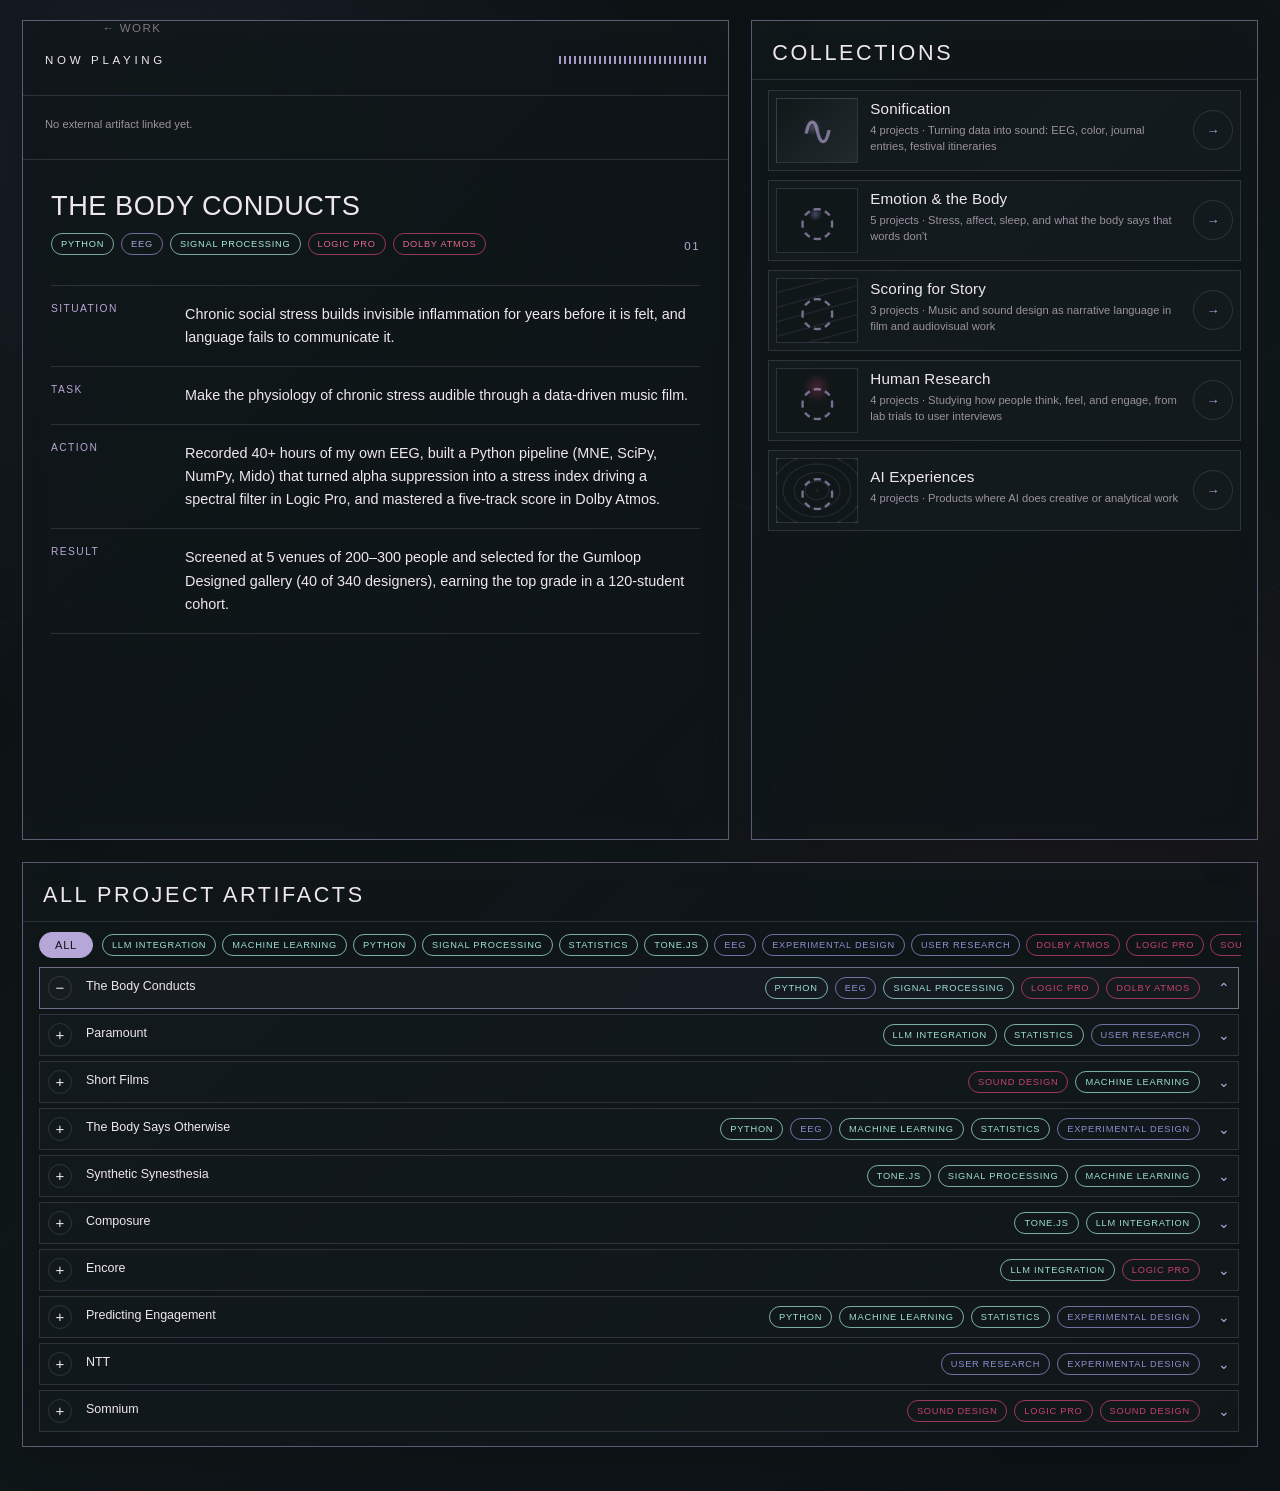
==== more/index.html @ ddc32d06 "End Selected Work with AUX IN instead of looping Other Swap in the new Cognitive Flexibility and Syn" ====
<!doctype html>
<html lang="en">
<head>
  <meta charset="utf-8" />
  <meta name="viewport" content="width=device-width, initial-scale=1" />
  <title>More — Chaeyeon Kim</title>
  <meta name="description" content="A living index of Chaeyeon Kim's projects, collections, research, sound, and experiments." />
  <link rel="stylesheet" href="styles.css" />
</head>
<body>
  <a class="back-work" href="../index.html#work">← Work</a>
  <main class="shell">
    <div class="top-grid">
      <!-- LEFT: PROJECT DEEP DIVE -->
      <section class="deep-dive panel" aria-label="Selected project">
        <header class="panel-header now-playing-header">
          <div class="eyebrow">NOW PLAYING</div>
          <div class="waveform" aria-hidden="true">
            <span></span><span></span><span></span><span></span><span></span><span></span>
            <span></span><span></span><span></span><span></span><span></span><span></span>
            <span></span><span></span><span></span><span></span><span></span><span></span>
            <span></span><span></span><span></span><span></span><span></span><span></span>
            <span></span><span></span><span></span><span></span><span></span><span></span>
          </div>
        </header>

        <div class="link-strip" id="projectLinks" aria-label="Project links"></div>

        <div class="star-block">
          <div class="project-heading-row">
            <div>
              <h1 id="projectTitle">THE BODY CONDUCTS</h1>
              <div class="tag-row" id="projectTags"></div>
            </div>
            <div class="year-mark" id="projectIndex">01</div>
          </div>

          <div class="star-grid">
            <article class="star-row">
              <div class="star-label">SITUATION</div>
              <p id="situation"></p>
            </article>
            <article class="star-row">
              <div class="star-label">TASK</div>
              <p id="task"></p>
            </article>
            <article class="star-row">
              <div class="star-label">ACTION</div>
              <p id="action"></p>
            </article>
            <article class="star-row">
              <div class="star-label">RESULT</div>
              <p id="result"></p>
            </article>
          </div>
        </div>
      </section>

      <!-- RIGHT: FAVORITE COLLECTIONS -->
      <aside class="collections panel">
          <header class="section-header">
            <h2>COLLECTIONS</h2>
          </header>
          <div class="collection-list" id="collectionList"></div>
      </aside>
    </div>

    <!-- FULL-WIDTH PROJECT ARTIFACTS -->
    <section class="artifact-panel panel" id="artifact-panel">
          <header class="section-header artifact-header">
            <h2>ALL PROJECT ARTIFACTS</h2>
          </header>

          <div class="filter-controls" aria-label="Project filters">
            <div class="filter-bar" id="filterBar">
              <button class="filter active" data-filter="all">All</button>
            </div>
            <div class="keyword-cloud" id="keywordCloud" aria-label="Project keywords"></div>
          </div>
          <div class="active-filters" id="activeFilters"></div>

          <div class="artifact-list" id="artifactList"></div>
    </section>
  </main>

  <script>
    const DATA = {
  "projects": [
    {
      "name": "The Body Conducts",
      "collections": [
        "Sonification",
        "Emotion & the Body",
        "Scoring for Story"
      ],
      "keywords": [
        "Python",
        "EEG",
        "Signal Processing",
        "Logic Pro",
        "Dolby Atmos"
      ],
      "links": "../work/body-conducts.html"
    },
    {
      "name": "Paramount",
      "collections": [
        "Human Research",
        "AI Experiences"
      ],
      "keywords": [
        "LLM Integration",
        "Statistics",
        "User Research"
      ],
      "links": "../work/paramount.html"
    },
    {
      "name": "Short Films",
      "collections": [
        "Scoring for Story",
        "AI Experiences"
      ],
      "keywords": [
        "Sound Design",
        "Machine Learning"
      ],
      "links": "../work/short-films.html"
    },
    {
      "name": "The Body Says Otherwise",
      "collections": [
        "Human Research",
        "Emotion & the Body"
      ],
      "keywords": [
        "Python",
        "EEG",
        "Machine Learning",
        "Statistics",
        "Experimental Design"
      ],
      "links": "../work/body-says-otherwise.html"
    },
    {
      "name": "Synthetic Synesthesia",
      "collections": [
        "Sonification",
        "Emotion & the Body"
      ],
      "keywords": [
        "Tone.js",
        "Signal Processing",
        "Machine Learning"
      ],
      "links": "../work/synthetic-synesthesia.html"
    },
    {
      "name": "Composure",
      "collections": [
        "Sonification",
        "AI Experiences"
      ],
      "keywords": [
        "Tone.js",
        "LLM Integration"
      ],
      "links": "Link to Project: https://github.com/chaeyeonkimscientist/Composure"
    },
    {
      "name": "Encore",
      "collections": [
        "Sonification",
        "AI Experiences"
      ],
      "keywords": [
        "LLM Integration",
        "Logic Pro"
      ],
      "links": "Code & Website: https://encore-festival-archetype.chaeyeonkimwork.chatgpt.site/\nDetails: https://outsidellms.com/\nDemo: https://www.youtube.com/watch?v=9Sez8vWqiTI"
    },
    {
      "name": "Predicting Engagement",
      "collections": [
        "Human Research"
      ],
      "keywords": [
        "Python",
        "Machine Learning",
        "Statistics",
        "Experimental Design"
      ],
      "links": "https://drive.google.com/file/d/15HHlFsjsmQ8STBc1EPorobj3d0VIAwSt/view?usp=sharing"
    },
    {
      "name": "NTT",
      "collections": [
        "Human Research",
        "Emotion & the Body"
      ],
      "keywords": [
        "User Research",
        "Experimental Design"
      ],
      "links": "Project: https://newsrelea.se/OklDrp\nPoster: https://drive.google.com/file/d/1N1vjMUGnh2wxkstxetGUx5TR8tPjYIT7/view?usp=sharing\nPress release: https://newsrelea.se/OklDrp"
    },
    {
      "name": "Somnium",
      "collections": [
        "Scoring for Story",
        "Emotion & the Body"
      ],
      "keywords": [
        "Sound Design",
        "Logic Pro",
        "Sound Design"
      ],
      "links": "Project: https://www.youtube.com/watch?v=x__gfeBGS2E"
    },
    {
      "name": "How to edit: change tags on this sheet only. Each tag cell has a dropdown pulled from the Collections and Keywords tabs.",
      "collections": [],
      "keywords": [],
      "links": ""
    },
    {
      "name": "Colors: pink = Music & multimedia, purple = Cognition, mint = Technology. A tag recolors itself when you pick a different one. Yellow row = needs your input.",
      "collections": [],
      "keywords": [],
      "links": ""
    },
    {
      "name": "Counts and the Matrix update automatically. Orange counts on the other tabs flag tags used by fewer than 2 projects.",
      "collections": [],
      "keywords": [],
      "links": ""
    }
  ],
  "star": {
    "The Body Conducts": {
      "situation": "Chronic social stress builds invisible inflammation for years before it is felt, and language fails to communicate it.",
      "task": "Make the physiology of chronic stress audible through a data-driven music film.",
      "action": "Recorded 40+ hours of my own EEG, built a Python pipeline (MNE, SciPy, NumPy, Mido) that turned alpha suppression into a stress index driving a spectral filter in Logic Pro, and mastered a five-track score in Dolby Atmos.",
      "result": "Screened at 5 venues of 200–300 people and selected for the Gumloop Designed gallery (40 of 340 designers), earning the top grade in a 120-student cohort.",
      "notes": ""
    },
    "Paramount": {
      "situation": "Paramount's Global Content Distribution Research team spent 2–3 hours manually building each pre-release performance sheet.",
      "task": "Automate repetitive research workflows and build a data-backed audience profile for Home Entertainment.",
      "action": "Built a Microsoft CoPilot agent with internal-database-first fallback logic and a confidence flag for human review, and ran correlation and chi-square analyses on GWI audience data.",
      "result": "Cut sheet production time by 65% (to 45 minutes), the agent was adopted into the team's weekly workflow, and the audience findings unlocked budget for follow-up research.",
      "notes": ""
    },
    "Short Films": {
      "situation": "Four short films were made under extreme constraints, some within a 24-hour window.",
      "task": "Make music and sound design carry the narrative and psychology that dialogue can't.",
      "action": "Composed instrument-as-identity leitmotif scores, encoded the title in Morse rhythm, and built a Gordon Ramsay TTS voice model to meet a casting constraint in under 24 hours.",
      "result": "Won the Golden Owl Award (2026) and the Best Audio Award (2025) at the Minervopolis Film Festival.",
      "notes": ""
    },
    "The Body Says Otherwise": {
      "situation": "Children's cognitive flexibility was scored only on accuracy and response time, which ignore the physiological cost of thinking.",
      "task": "Build a prediction model for 200+ children that combines behavioral and physiological signals.",
      "action": "Designed seven trials, ran ANOVA in R, built a PyTorch model on heart rate, alpha-band EEG, and gaze data, and synthesized 55+ studies.",
      "result": "Surfaced a systematic gap between children's self-report and their physiology, and the research briefs broke a deadlock between the research and product teams.",
      "notes": ""
    },
    "Synthetic Synesthesia": {
      "situation": "Audio visualizers map sound to color arbitrarily, misrepresenting chromesthesia, which only about 4% of people experience.",
      "task": "Build a simulator where every sound–color mapping is grounded in peer-reviewed research.",
      "action": "Distilled 15+ studies into one reversible mapping engine, using Web Audio FFT analysis for sound-to-color and k-means clustering with Tone.js synthesis for color-to-sound.",
      "result": "Shipped a live, bidirectional web app on Vercel that also serves as an accessibility bridge for deaf and blind users.",
      "notes": ""
    },
    "Composure": {
      "situation": "Journaling records how you feel but gives you no way to hear it.",
      "task": "Build a journaling app in one build day that quantifies the emotion in each entry and turns it into music.",
      "action": "Used an LLM to score each entry on valence, arousal, tension, and warmth, then mapped those values deterministically to mode, tempo, and timbre in Tone.js.",
      "result": "Won Claude Fable 5.1 Buildathon: Special Award",
      "notes": "Result: add an outcome (demo reception, award, users)."
    },
    "Encore": {
      "situation": "Festival-goers leave with a day they'll never fully remember and no personal keepsake of it.",
      "task": "Turn each attendee's festival day into a shareable personality archetype and an original piece of music.",
      "action": "Built a prototype that matches a location trail against JamBase set times, uses GPT to derive an archetype, and arranges my own Logic piano seeds into a piece in that palette.",
      "result": "Top 20 project in OpenAI & OutsideLands Hackathon",
      "notes": "Result: add an outcome (demo, award, feedback)."
    },
    "Predicting Engagement": {
      "situation": "\"Engagement\" was used loosely across productions without a grounded definition.",
      "task": "Replicate and extend a study predicting audience engagement from 65,000 interaction logs.",
      "action": "Built ML models, ran threshold sensitivity analysis, and mapped behavioral predictors to attention, reward, and default-mode brain networks.",
      "result": "Reached AUC 0.71 at the 70th-percentile threshold and delivered a product handbook adopted by 12 productions.",
      "notes": "Numbers come from an earlier version of your site; double-check them."
    },
    "NTT": {
      "situation": "NTT East's wellness centers went largely unused because employees feared mental-health stigma would harm their careers.",
      "task": "Give the team evidence-grounded, privacy-first direction for an employee wellbeing app.",
      "action": "Designed the interview instrument, secured IRB exemption, analyzed an 8-respondent HR-manager survey and 3 employee interviews, and led the South Korea case study.",
      "result": "Shipped app NTT wide (1.25M employees).",
      "notes": "Earlier drafts said it was deployed to ~1.25M users; use that only if it's confirmed."
    },
    "Somnium": {
      "situation": "After eleven years of neglecting sleep, my insomnia had become an invisible struggle.",
      "task": "Translate that struggle into a four-movement audiovisual work.",
      "action": "Scored four movements (Denial, Trial, Acceptance, Addiction) with leitmotifs, underwater sound design, and 60+ original foley and processed layers.",
      "result": "Selected for exhibition in Berlin.",
      "notes": ""
    }
  },
  "collections": [
    {
      "name": "Sonification",
      "category": "Music & multimedia",
      "description": "Turning data into sound: EEG, color, journal entries, festival itineraries",
      "count": 4,
      "projects": ["The Body Conducts", "Synthetic Synesthesia", "Composure", "Encore"]
    },
    {
      "name": "Emotion & the Body",
      "category": "Cognition",
      "description": "Stress, affect, sleep, and what the body says that words don't",
      "count": 5,
      "projects": ["The Body Conducts", "The Body Says Otherwise", "Synthetic Synesthesia", "NTT", "Somnium"]
    },
    {
      "name": "Scoring for Story",
      "category": "Music & multimedia",
      "description": "Music and sound design as narrative language in film and audiovisual work",
      "count": 3,
      "projects": ["The Body Conducts", "Short Films", "Somnium"]
    },
    {
      "name": "Human Research",
      "category": "Cognition",
      "description": "Studying how people think, feel, and engage, from lab trials to user interviews",
      "count": 4,
      "projects": ["Paramount", "The Body Says Otherwise", "Predicting Engagement", "NTT"]
    },
    {
      "name": "AI Experiences",
      "category": "Technology",
      "description": "Products where AI does creative or analytical work",
      "count": 4,
      "projects": ["Paramount", "Short Films", "Composure", "Encore"]
    }
  ],
  "keywords": [
    {
      "name": "Python",
      "category": "Technology",
      "description": "Signal processing, data analysis, and modeling",
      "count": 3,
      "projects": [
        "The Body Conducts",
        "The Body Says Otherwise",
        "Predicting Engagement"
      ]
    },
    {
      "name": "Tone.js",
      "category": "Technology",
      "description": "In-browser synthesis with Tone.js and the Web Audio API",
      "count": 2,
      "projects": [
        "Synthetic Synesthesia",
        "Composure"
      ]
    },
    {
      "name": "Logic Pro",
      "category": "Music & multimedia",
      "description": "Composition, production, and automation in Logic Pro",
      "count": 3,
      "projects": [
        "The Body Conducts",
        "Encore",
        "Somnium"
      ]
    },
    {
      "name": "Dolby Atmos",
      "category": "Music & multimedia",
      "description": "Spatial audio mixing and mastering",
      "count": 1,
      "projects": [
        "The Body Conducts"
      ]
    },
    {
      "name": "LLM Integration",
      "category": "Technology",
      "description": "LLM-powered agents and features (Claude, GPT, CoPilot)",
      "count": 3,
      "projects": [
        "Paramount",
        "Composure",
        "Encore"
      ]
    },
    {
      "name": "Machine Learning",
      "category": "Technology",
      "description": "Prediction models, clustering, and ML voice models",
      "count": 4,
      "projects": [
        "Short Films",
        "The Body Says Otherwise",
        "Synthetic Synesthesia",
        "Predicting Engagement"
      ]
    },
    {
      "name": "Signal Processing",
      "category": "Technology",
      "description": "Filtering, FFT, and feature extraction from audio and biosignals",
      "count": 2,
      "projects": [
        "The Body Conducts",
        "Synthetic Synesthesia"
      ]
    },
    {
      "name": "EEG",
      "category": "Cognition",
      "description": "Recording and analyzing brainwave data (OpenBCI, MNE)",
      "count": 2,
      "projects": [
        "The Body Conducts",
        "The Body Says Otherwise"
      ]
    },
    {
      "name": "Statistics",
      "category": "Technology",
      "description": "ANOVA, correlation, hypothesis and significance testing",
      "count": 3,
      "projects": [
        "Paramount",
        "The Body Says Otherwise",
        "Predicting Engagement"
      ]
    },
    {
      "name": "Experimental Design",
      "category": "Cognition",
      "description": "Designing trials, studies, and ethics (IRB) protocols",
      "count": 3,
      "projects": [
        "The Body Says Otherwise",
        "Predicting Engagement",
        "NTT"
      ]
    },
    {
      "name": "User Research",
      "category": "Cognition",
      "description": "Interviews, surveys, and translating findings into product decisions",
      "count": 2,
      "projects": [
        "Paramount",
        "NTT"
      ]
    },
    {
      "name": "Sound Design",
      "category": "Music & multimedia",
      "description": "Foley, processed textures, and sound as storytelling",
      "count": 3,
      "projects": [
        "Short Films",
        "Somnium"
      ]
    }
  ]
};
    let selected = DATA.projects[0]?.name || "";
    DATA.projects = DATA.projects.filter(p => DATA.star[p.name]);
    let activeFilter = "all";
    let activeTag = null;
    let activeKeywords = [];

    const $ = (id) => document.getElementById(id);

    function categoryClass(category) {
      if (!category) return "";
      if (category.toLowerCase().includes("music")) return "music";
      if (category.toLowerCase().includes("cognition")) return "cognition";
      if (category.toLowerCase().includes("technology")) return "technology";
      return "";
    }

    function slugify(s) {
      return s.toLowerCase().replace(/[^a-z0-9]+/g, "-").replace(/^-|-$/g, "");
    }

    function projectByName(name) {
      return DATA.projects.find(p => p.name === name);
    }

    function starByName(name) {
      return DATA.star[name] || {};
    }

    function parseLinks(raw) {
      if (!raw) return [];
      const lines = String(raw).split(/\r?\n/).map(s => s.trim()).filter(Boolean);
      const links = [];
      for (const line of lines) {
        const urls = line.match(/https?:\/\/[^\s<]+/g) || [];
        urls.forEach((url, i) => {
          const clean = url.replace(/[)\],.;]+$/, "");
          let label = line.replace(url, "").trim();
          label = label.replace(/[:\-–—]\s*$/, "").trim();
          if (!label) label = urls.length > 1 ? `Link ${i + 1}` : "Open project";
          links.push({label, url: clean});
        });
      }
      return links;
    }

    function renderSelected() {
      const p = projectByName(selected);
      if (!p) return;
      const s = starByName(selected);
      const idx = DATA.projects.findIndex(x => x.name === selected) + 1;

      $("projectTitle").textContent = p.name.toUpperCase();
      $("projectIndex").textContent = String(idx).padStart(2, "0");
      $("situation").textContent = s.situation || "—";
      $("task").textContent = s.task || "—";
      $("action").textContent = s.action || "—";
      $("result").textContent = s.result || "—";

      const tags = p.keywords.slice(0, 5);
      $("projectTags").innerHTML = tags.map(t => `<span class="tag ${tagCategory(t)}">${escapeHtml(t)}</span>`).join("");

      const links = parseLinks(p.links);
      $("projectLinks").innerHTML = links.length
        ? links.map((l, i) => `<a class="link-card" href="${escapeAttr(l.url)}" target="_blank" rel="noopener"><span>${escapeHtml(l.label)}</span><b>${i === 0 ? "↗" : "↗"}</b></a>`).join("")
        : `<span class="link-empty">No external artifact linked yet.</span>`;

      document.title = `${p.name} — Chaeyeon Kim`;
      const wave = document.querySelector(".waveform");
      if (wave) {
        wave.classList.remove("playing");
        void wave.offsetWidth;
        wave.classList.add("playing");
      }
    }

    function tagCategory(tag) {
      const all = [...DATA.collections, ...DATA.keywords];
      const item = all.find(x => x.name === tag);
      return item ? categoryClass(item.category) : "";
    }

    function renderCollections() {
      const shown = DATA.collections;
      $("collectionList").innerHTML = shown.map((c, i) => `
        <button class="collection-card ${categoryClass(c.category)}" data-collection="${escapeAttr(c.name)}">
          <div class="collection-art art-${i}"><span>${i === 0 ? "∿" : "◌"}</span></div>
          <div class="collection-copy">
            <div class="collection-name">${escapeHtml(c.name)}</div>
            <div class="collection-meta">${c.count} projects · ${escapeHtml(c.description)}</div>
          </div>
          <span class="round-arrow">→</span>
        </button>
      `).join("");

      document.querySelectorAll("[data-collection]").forEach(btn => {
        btn.addEventListener("click", () => {
          activeFilter = "collection";
          activeTag = btn.dataset.collection;
          activeKeywords = [];
          renderArtifacts();
          requestAnimationFrame(() => {
            $("artifact-panel")?.scrollIntoView({behavior:"smooth", block:"start"});
          });
        });
      });
    }

    
    function renderKeywordCloud() {
      if (!$('keywordCloud')) return;
      const ordered = [...DATA.keywords].sort((a, b) => {
        const order = {technology: 0, cognition: 1, music: 2};
        return (order[categoryClass(a.category)] ?? 9) - (order[categoryClass(b.category)] ?? 9) || a.name.localeCompare(b.name);
      });
      $('keywordCloud').innerHTML = ordered.map(k =>
        `<button class="keyword-chip ${activeKeywords.includes(k.name) ? "active" : ""} ${categoryClass(k.category)}" data-keyword="${escapeAttr(k.name)}">${escapeHtml(k.name)}</button>`
      ).join('');
      document.querySelectorAll('[data-keyword]').forEach(btn => btn.addEventListener('click', () => {
        const key = btn.dataset.keyword;
        if (activeKeywords.includes(key)) {
          activeKeywords = activeKeywords.filter(k => k !== key);
        } else {
          activeKeywords = [...activeKeywords, key];
        }
        activeFilter = activeKeywords.length ? 'keyword' : 'all';
        activeTag = null;
        document.querySelectorAll('.filter').forEach(x => x.classList.remove('active'));
        document.querySelector('[data-filter="all"]').classList.add('active');
        renderKeywordCloud();
        renderArtifacts();
      }));
    }

    function renderArtifacts() {
      renderKeywordCloud();
      let visible = DATA.projects.slice();

      if (activeFilter === 'collection' && activeTag) {
        const c = DATA.collections.find(x => x.name === activeTag);
        visible = c ? visible.filter(p => p.collections.includes(c.name)) : [];
      } else if (activeKeywords.length) {
        visible = visible.filter(p => activeKeywords.every(k => p.keywords.includes(k)));
      }

      let filterLabel = '';
      if (activeFilter === 'collection' && activeTag) filterLabel = `Collection: ${activeTag}`;
      else if (activeKeywords.length) filterLabel = `Keywords: ${activeKeywords.join(' + ')}`;
      $('activeFilters').innerHTML = filterLabel
        ? `<span class="filter-note">${escapeHtml(filterLabel)} <button id="clearFilter">×</button></span>`
        : '';

      $('artifactList').innerHTML = visible.map((p) => {
        const isSelected = p.name === selected;
        return `
          <article class="artifact ${isSelected ? 'selected' : ''}" data-project="${escapeAttr(p.name)}">
            <button class="artifact-main">
              <span class="artifact-marker">${isSelected ? '−' : '+'}</span>
              <span class="artifact-copy"><strong>${escapeHtml(p.name)}</strong></span>
              <span class="artifact-tags">
                ${p.keywords.map(k => `<span class="tag ${tagCategory(k)}">${escapeHtml(k)}</span>`).join('')}
              </span>
              <span class="artifact-chevron">${isSelected ? '⌃' : '⌄'}</span>
            </button>
          </article>
        `;
      }).join('');

      document.querySelectorAll('[data-project]').forEach(card => {
        card.addEventListener('click', (e) => {
          if (e.target.closest('a')) return;
          selectProject(card.dataset.project);
        });
      });
      $('clearFilter')?.addEventListener('click', clearFilter);
    }

    function selectProject(name, rerender = true) {
      selected = name;
      renderSelected();
      if (rerender) renderArtifacts();
      document.querySelector(".deep-dive")?.scrollIntoView({behavior:"smooth", block:"start"});
    }

    function clearFilter() {
      activeFilter = "all";
      activeTag = null;
      activeKeywords = [];
      renderKeywordCloud();
      document.querySelectorAll(".filter").forEach(x => x.classList.remove("active"));
      document.querySelector('[data-filter="all"]').classList.add("active");
      renderArtifacts();
    }

    document.querySelectorAll(".filter").forEach(btn => {
      btn.addEventListener("click", () => {
        activeFilter = btn.dataset.filter;
        activeTag = null;
        activeKeywords = [];
        renderKeywordCloud();
        document.querySelectorAll(".filter").forEach(x => x.classList.remove("active"));
        btn.classList.add("active");
        renderArtifacts();
      });
    });

    function escapeHtml(s) {
      return String(s).replace(/[&<>"']/g, c => ({'&':'&amp;','<':'&lt;','>':'&gt;','"':'&quot;',"'":'&#039;'}[c]));
    }
    function escapeAttr(s) { return escapeHtml(s); }

    renderCollections();
    renderSelected();
    renderKeywordCloud();
    renderArtifacts();
  </script>
</body>
</html>
---- more/styles.css ----
:root{
  --iris:#101719;
  --iris-soft:#1a2226;
  --bone:#EFE7EF;
  --bone-dim:#9a92a0;
  --hair:rgba(183,167,216,0.18);
  --amaranth-lit:#c9436a;
  --grape-lit:#8f8fd0;
  --data:#9fe0d8;
  --lav:#B7A7D8;
  --font:"Helvetica Neue",Helvetica,Arial,sans-serif;
}
*{box-sizing:border-box}
html{scroll-behavior:smooth}
body{
  margin:0;
  min-height:100vh;
  background:
    radial-gradient(ellipse at 12% 8%,rgba(143,143,208,.10),transparent 32%),
    radial-gradient(ellipse at 86% 52%,rgba(201,67,106,.06),transparent 30%),
    linear-gradient(145deg,#0b1012,var(--iris) 52%,#0c1215);
  color:var(--bone);
  font-family:var(--font);
  -webkit-font-smoothing:antialiased;
  overflow-x:hidden;
}
body::before,body::after{
  content:"";position:fixed;inset:0;pointer-events:none;z-index:-1;opacity:.34;
  background-repeat:no-repeat;background-size:100% 100%;
}
body::before{background-image:url("data:image/svg+xml,%3Csvg xmlns='http://www.w3.org/2000/svg' viewBox='0 0 1600 900'%3E%3Cpath d='M-60 710 C170 520 300 790 520 650 S850 430 1060 600 S1380 800 1660 570' fill='none' stroke='%23b7a7d8' stroke-opacity='.20' stroke-width='1'/%3E%3Cpath d='M-50 738 C180 550 300 815 525 678 S855 455 1065 625 S1390 820 1665 598' fill='none' stroke='%23b7a7d8' stroke-opacity='.10' stroke-width='1'/%3E%3C/svg%3E")}
body::after{background-image:url("data:image/svg+xml,%3Csvg xmlns='http://www.w3.org/2000/svg' viewBox='0 0 1600 900'%3E%3Cpath d='M-20 260 C180 80 300 310 500 175 S820 40 1020 170 S1370 330 1630 125' fill='none' stroke='%238f8fd0' stroke-opacity='.14' stroke-width='1'/%3E%3C/svg%3E")}
button,a{font:inherit;color:inherit}
button{cursor:pointer}
a{text-decoration:none}
.back-work{
  position:fixed;top:1.4rem;left:8vw;z-index:20;
  font-size:.72rem;letter-spacing:.12em;text-transform:uppercase;
  color:var(--bone-dim);opacity:.8;transition:opacity .2s,color .2s
}
.back-work:hover{opacity:1;color:var(--bone)}
.shell{width:min(1540px,calc(100% - 44px));margin:20px auto 44px}
.top-grid{
  display:grid;
  grid-template-columns:minmax(0,1.34fr) minmax(460px,.96fr);
  gap:22px;
  align-items:stretch;
  min-height:820px;
}

.panel{
  border:1px solid rgba(183,167,216,.48);
  background:linear-gradient(135deg,rgba(16,23,25,.94),rgba(14,20,23,.88));
  box-shadow:inset 0 0 40px rgba(183,167,216,.025),0 12px 36px rgba(0,0,0,.12);
}
/* LEFT PROJECT VIEWER */
.deep-dive{height:100%;display:flex;flex-direction:column;min-width:0}
.panel-header{
  display:flex;justify-content:space-between;align-items:center;
  padding:20px 22px 16px;border-bottom:1px solid var(--hair)
}
.eyebrow{font-size:.72rem;letter-spacing:.32em;color:var(--bone-dim);text-transform:uppercase}
.viewer-title{font-size:.72rem;letter-spacing:.08em;text-transform:uppercase;margin-top:8px;color:var(--bone)}
.viewer-title .dash{color:var(--bone-dim);margin:0 8px}
.viewer-title #viewerSub{color:var(--lav)}
.icon-button{
  width:48px;height:48px;border:1px solid var(--lav);border-radius:50%;
  display:grid;place-items:center;background:transparent;color:var(--bone);font-size:22px;
  transition:.2s ease
}
.icon-button:hover{box-shadow:0 0 20px rgba(183,167,216,.18);background:rgba(183,167,216,.08)}
.link-strip{display:flex;gap:9px;flex-wrap:wrap;padding:14px 22px;border-bottom:1px solid var(--hair);min-height:64px}
.link-card{
  display:flex;align-items:center;gap:18px;justify-content:space-between;
  min-width:165px;padding:9px 12px;border:1px solid var(--hair);
  background:rgba(26,34,38,.38);transition:.2s ease
}
.link-card:hover{border-color:rgba(183,167,216,.55);background:rgba(183,167,216,.07)}
.link-card span{font-size:.7rem;letter-spacing:.06em;text-transform:uppercase}
.link-card b{font-size:16px;font-weight:400;color:var(--lav)}
.link-empty{font-size:.7rem;color:var(--bone-dim);padding:8px 0}
.star-block{padding:32px 28px 30px;flex:1;display:flex;flex-direction:column}
.project-heading-row{display:grid;grid-template-columns:1fr auto;gap:24px;align-items:end;margin-bottom:30px}
h1,h2{margin:0;font-family:var(--font);font-weight:400}
h1{font-size:1.7rem;line-height:1;margin-bottom:14px;letter-spacing:.02em;text-transform:uppercase}
h2{font-size:1.35rem;line-height:1.1;letter-spacing:.12em;text-transform:uppercase}
.year-mark{font-size:.72rem;letter-spacing:.14em;color:var(--lav);padding-bottom:3px}
.tag-row,.mini-tags,.artifact-tags{display:flex;gap:7px;flex-wrap:wrap}
.tag{
  display:inline-flex;align-items:center;border:1px solid var(--hair);
  padding:5px 9px;border-radius:999px;font-size:.58rem;letter-spacing:.08em;
  text-transform:uppercase;color:var(--bone-dim);background:transparent
}
.tag.music{border-color:rgba(201,67,106,.72);color:#e26a89}
.tag.cognition{border-color:rgba(143,143,208,.72);color:#aaaadd}
.tag.technology{border-color:rgba(159,224,216,.72);color:#a8e9e1}
.star-grid{border-top:1px solid var(--hair)}
.star-row{
  display:grid;grid-template-columns:112px 1fr;gap:22px;
  padding:17px 0;border-bottom:1px solid var(--hair)
}
.star-label{font-size:.64rem;letter-spacing:.14em;color:var(--lav);text-transform:uppercase}
.star-row p{margin:0;color:var(--bone);font-size:.9rem;line-height:1.6;max-width:850px}
/* RIGHT COLUMN */
.collections{height:100%;min-height:0;display:flex;flex-direction:column;overflow:hidden}
.section-header{display:flex;justify-content:space-between;align-items:center;gap:20px;padding:20px 20px 14px;border-bottom:1px solid var(--hair)}
.text-button{background:none;border:0;color:var(--bone-dim);font-size:.7rem;letter-spacing:.06em;text-transform:uppercase;white-space:nowrap}
.text-button span{font-size:16px;margin-left:7px;color:var(--lav)}
.collection-list{padding:0 16px 12px;overflow:auto}
.collection-card{
  position:relative;width:100%;display:grid;grid-template-columns:82px 1fr 40px;
  gap:12px;align-items:center;text-align:left;border:1px solid var(--hair);
  background:rgba(26,34,38,.38);padding:7px;margin-top:9px;transition:.2s ease
}
.collection-card:hover{border-color:rgba(183,167,216,.52);background:rgba(183,167,216,.05)}
.collection-art{
  height:65px;border:1px solid var(--hair);overflow:hidden;display:grid;place-items:center;
  background:radial-gradient(circle at 45% 45%,rgba(183,167,216,.30),transparent 15%),linear-gradient(135deg,#101719,#202b2d)
}
.collection-art span{font-size:42px;color:var(--lav);opacity:.62}
.art-1{background:radial-gradient(circle at 48% 40%,rgba(143,143,208,.42),transparent 12%),#101719}
.art-2{background:repeating-linear-gradient(165deg,transparent 0 12px,rgba(183,167,216,.09) 13px 14px),#101719}
.art-3{background:radial-gradient(ellipse at 50% 30%,rgba(201,67,106,.30),transparent 24%),#101719}
.art-4{background:repeating-radial-gradient(ellipse at center,rgba(183,167,216,.10) 0 1px,transparent 2px 11px),#101719}
.collection-name{font-size:.9rem;line-height:1.25;letter-spacing:.01em}
.collection-meta{font-size:.7rem;line-height:1.45;color:var(--bone-dim);margin:4px 0 7px}
.round-arrow{width:40px;height:40px;border:1px solid var(--hair);border-radius:50%;display:grid;place-items:center;background:transparent;font-size:13px;color:var(--lav)}
/* ARTIFACT INDEX */
.artifact-panel{
  width:100%;
  min-height:0;
  display:flex;
  flex-direction:column;
  overflow:hidden;
  padding:0 16px 14px;
  margin-top:22px;
}
.artifact-header{margin:0 -16px 10px;padding-left:20px;padding-right:20px}
.filter-controls{display:flex;align-items:center;gap:9px;width:100%;margin-bottom:8px;min-width:0}
.filter{
  padding:6px 15px;border:1px solid var(--hair);border-radius:999px;
  background:transparent;color:var(--bone-dim);font-size:.7rem;letter-spacing:.06em;text-transform:uppercase
}
.filter.active,.filter:hover{background:var(--lav);color:var(--iris);border-color:var(--lav)}
.active-filters{min-height:0}
.filter-note{display:inline-flex;align-items:center;gap:8px;border:1px solid var(--hair);padding:5px 9px;margin-bottom:8px;font-size:.62rem;color:var(--bone-dim)}
.filter-note button{border:0;background:none;color:var(--bone);font-size:15px;line-height:1}

.keyword-chip{border:1px solid var(--hair);border-radius:999px;background:transparent;color:var(--bone-dim);padding:5px 9px;font-size:.58rem;letter-spacing:.08em;text-transform:uppercase}
.keyword-chip:hover,.keyword-chip.active{border-color:var(--lav);color:var(--bone);background:rgba(183,167,216,.08)}
.keyword-chip.music{border-color:rgba(201,67,106,.48)}
.keyword-chip.cognition{border-color:rgba(143,143,208,.48)}
.keyword-chip.technology{border-color:rgba(159,224,216,.48)}
.artifact-list{display:grid;gap:5px;overflow:auto;padding-right:2px}
.artifact{border:1px solid var(--hair);background:rgba(26,34,38,.28)}
.artifact.selected{border-color:rgba(183,167,216,.58);background:rgba(183,167,216,.04)}
.artifact-main{width:100%;display:grid;grid-template-columns:28px minmax(150px,1fr) minmax(150px,auto) 20px;gap:10px;align-items:center;text-align:left;border:0;background:none;padding:8px}
.artifact-marker{width:24px;height:24px;border:1px solid var(--hair);border-radius:50%;display:grid;place-items:center;font-size:15px;color:var(--bone)}
.artifact-copy{display:grid;gap:3px;min-width:0}
.artifact-copy strong{font-size:.78rem;font-weight:400;line-height:1.2}
.artifact-copy small{font-size:.56rem;letter-spacing:.06em;color:var(--bone-dim);text-transform:uppercase;white-space:nowrap;overflow:hidden;text-overflow:ellipsis}
.artifact-tags{justify-content:flex-end}
.artifact-chevron{color:var(--lav);font-size:14px}
.artifact-expanded{display:flex;justify-content:space-between;align-items:center;gap:12px;border-top:1px solid var(--hair);padding:8px 10px 9px 46px}
.expanded-links{display:flex;gap:12px;flex-wrap:wrap}
.expanded-links a{font-size:.58rem;letter-spacing:.06em;text-transform:uppercase;color:var(--lav)}
.deep-dive-button{border:1px solid var(--hair);background:transparent;padding:6px 9px;color:var(--bone);font-size:.58rem;letter-spacing:.08em;text-transform:uppercase}
/* compact height */
@media (max-height:720px) and (min-width:701px){
  .top-grid{min-height:680px}
  h1{font-size:1.4rem}
  .star-row p{font-size:.82rem}
  .star-block{padding-top:24px}
}
@media (max-width:1050px){
  .top-grid{grid-template-columns:1fr;min-height:0}
  .deep-dive{height:auto;min-height:700px}
  .collections{height:auto;min-height:520px}
  .artifact-panel{min-height:520px}
}
@media (max-width:700px){
  .shell{width:calc(100% - 20px);margin:10px auto 28px}
  .top-grid{gap:14px}
  .panel-header{padding:15px}
  .star-block{padding:22px 15px}
  .link-strip{padding:10px 13px}
  .link-card{min-width:0;flex:1}
  h1{font-size:1.4rem}
  .star-row{grid-template-columns:1fr;gap:7px}
  .collection-card{grid-template-columns:68px 1fr 38px}
  .collection-art{height:60px}
  .artifact-main{grid-template-columns:26px 1fr 20px}
  .artifact-tags{display:none}
  .artifact-expanded{padding-left:42px;align-items:flex-start;flex-direction:column}
}

/* NOW PLAYING waveform */
.now-playing-header{
  min-height:74px;
  align-items:center;
}
.now-playing-header .eyebrow{
  color:var(--bone);
}
.waveform{
  height:38px;
  min-width:190px;
  display:flex;
  align-items:center;
  justify-content:flex-end;
  gap:3px;
  overflow:hidden;
}
.waveform span{
  width:2px;
  height:8px;
  background:var(--lav);
  opacity:.42;
  transform-origin:center;
  animation:waveIdle 1.25s ease-in-out infinite;
}
.waveform span:nth-child(2n){animation-delay:-.18s}
.waveform span:nth-child(3n){animation-delay:-.42s}
.waveform span:nth-child(4n){animation-delay:-.66s}
.waveform span:nth-child(5n){animation-delay:-.88s}
.waveform.playing span{animation-duration:.7s;opacity:.9}
@keyframes waveIdle{
  0%,100%{transform:scaleY(.35)}
  50%{transform:scaleY(1)}
}
@media (prefers-reduced-motion:reduce){
  .waveform span{animation:none;transform:scaleY(.6)}
}

/* Keywords are the only taxonomy shown on project rows */
.artifact-copy strong{margin-bottom:2px}
.artifact-tags{max-width:70%;}

/* Keyword color system */
.keyword-chip.music,
.artifact .tag.music{
  border-color:rgba(201,67,106,.75);
  color:var(--amaranth-lit);
}
.keyword-chip.cognition,
.artifact .tag.cognition{
  border-color:rgba(143,143,208,.75);
  color:var(--grape-lit);
}
.keyword-chip.technology,
.artifact .tag.technology{
  border-color:rgba(159,224,216,.75);
  color:var(--data);
}
.keyword-chip.music.active{background:rgba(201,67,106,.14)}
.keyword-chip.cognition.active{background:rgba(143,143,208,.14)}
.keyword-chip.technology.active{background:rgba(159,224,216,.14)}

/* Final interaction/layout fixes */
.collection-list{display:flex;flex-direction:column;gap:9px;overflow:visible}
.collection-card{margin-top:0}
.collection-copy{min-width:0}
.collection-name{color:var(--bone);font-size:.95rem}
.collection-meta{max-width:520px}
.artifact-panel{min-height:0;overflow:visible}
.artifact-list{overflow:visible}
/* Latest layout fixes */
.collection-list{
  padding:10px 16px 16px;
  gap:9px;
}
.collection-card{
  min-height:70px;
}
.filter-controls{
  display:flex;
  align-items:center;
  gap:9px;
  width:100%;
  min-width:0;
  margin-bottom:8px;
}
.filter-bar{
  display:flex;
  align-items:center;
  gap:9px;
  flex:0 0 auto;
  margin:0;
}
.keyword-cloud{
  display:flex;
  align-items:center;
  flex:1 1 auto;
  min-width:0;
  gap:6px;
  flex-wrap:nowrap;
  justify-content:flex-start;
  overflow-x:auto;
  overflow-y:hidden;
  white-space:nowrap;
  margin:0;
  padding:2px 0 3px;
  max-height:none;
  scrollbar-width:thin;
}
.keyword-chip{
  flex:0 0 auto;
}
.artifact-main{
  grid-template-columns:28px minmax(150px,1fr) minmax(0,auto) 20px;
}
.artifact-tags{
  justify-content:flex-end;
  align-items:center;
  flex-wrap:nowrap;
  max-width:none;
  min-width:0;
  overflow:hidden;
  white-space:nowrap;
}
.artifact-tags .tag{flex:0 0 auto}
.artifact-copy{min-width:0}
.artifact-chevron{justify-self:end}
@media (max-width:1050px){
  .collection-list{padding-top:10px}
  .filter-controls{gap:8px}
  .keyword-cloud{justify-content:flex-start}
}
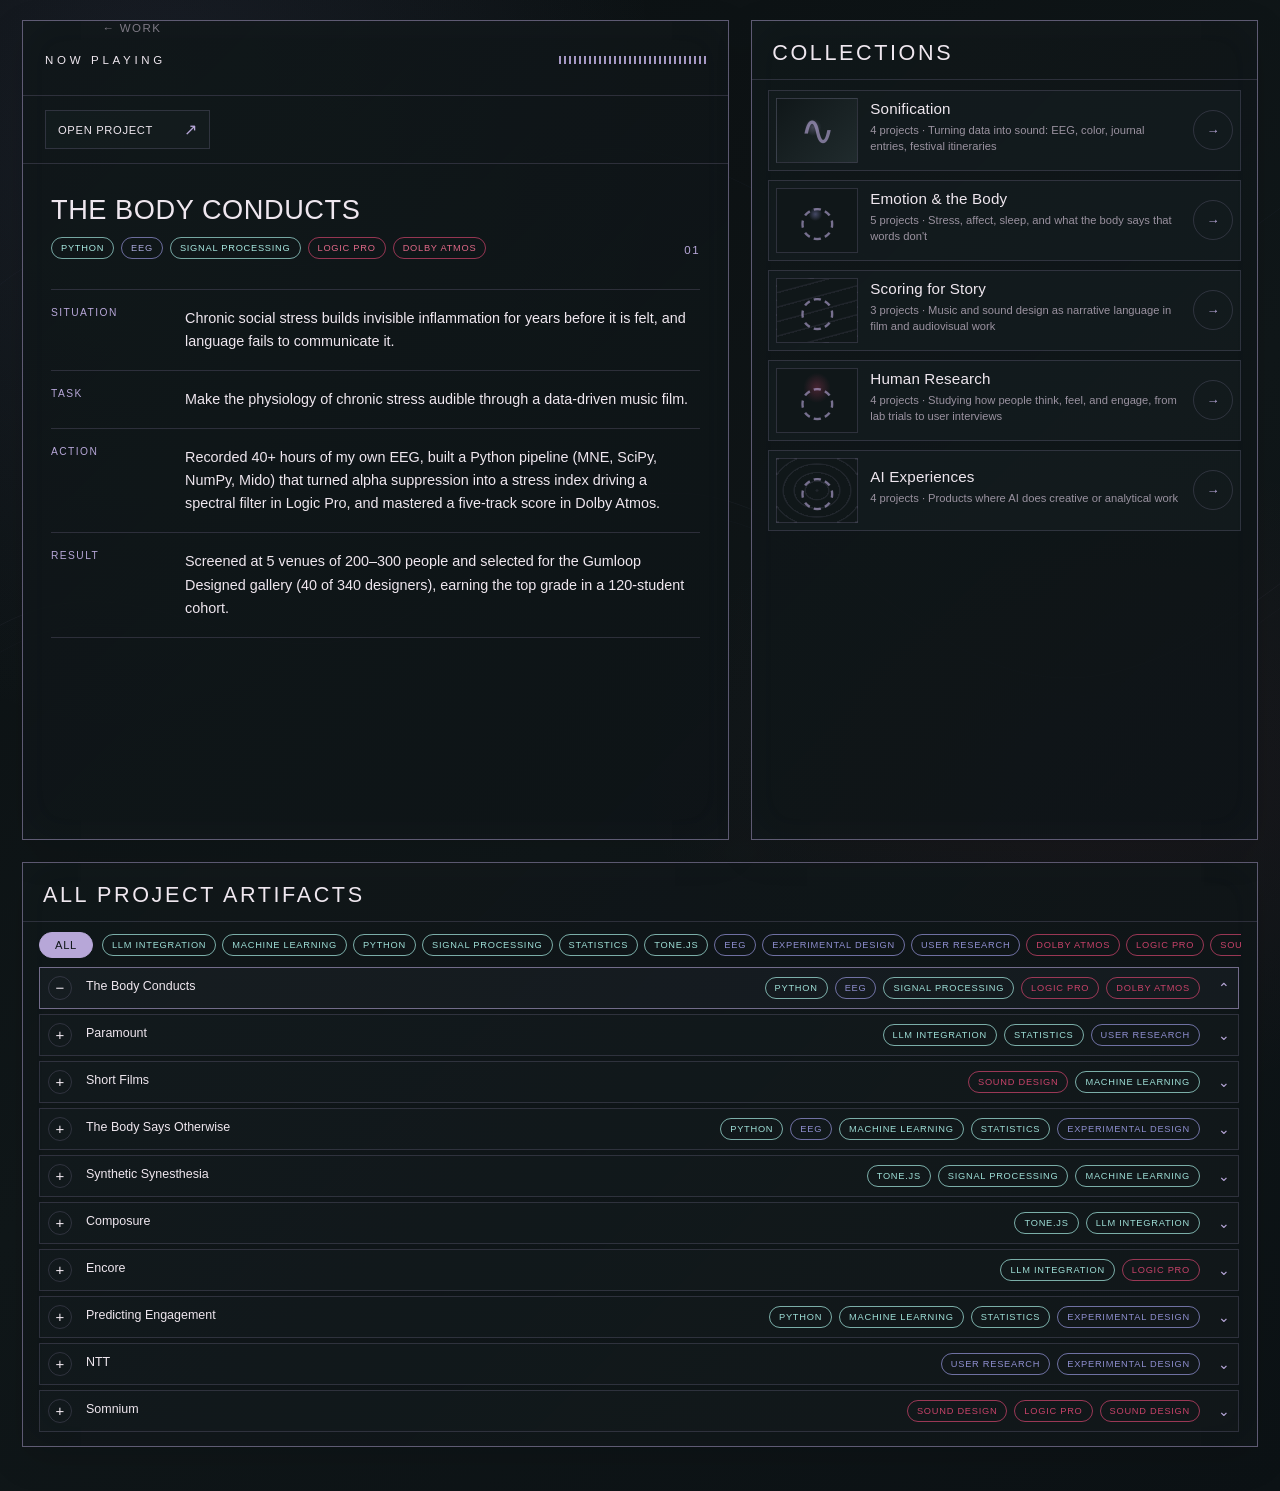
==== commit df856c38: "Parse relative project links on the More index Co-authored-by: Chaeyeon Kim <chaeyeonkimscientist@us" ====
--- a/more/index.html
+++ b/more/index.html
@@ -507,7 +507,8 @@
       const lines = String(raw).split(/\r?\n/).map(s => s.trim()).filter(Boolean);
       const links = [];
       for (const line of lines) {
-        const urls = line.match(/https?:\/\/[^\s<]+/g) || [];
+        const urls = line.match(/https?:\/\/[^\s<]+|(?:\.\.\/|\.\/)[^\s<]+/g) || [];
+        if (!urls.length && /^[./].+\.html?(?:\?.*)?$/i.test(line)) urls.push(line);
         urls.forEach((url, i) => {
           const clean = url.replace(/[)\],.;]+$/, "");
           let label = line.replace(url, "").trim();
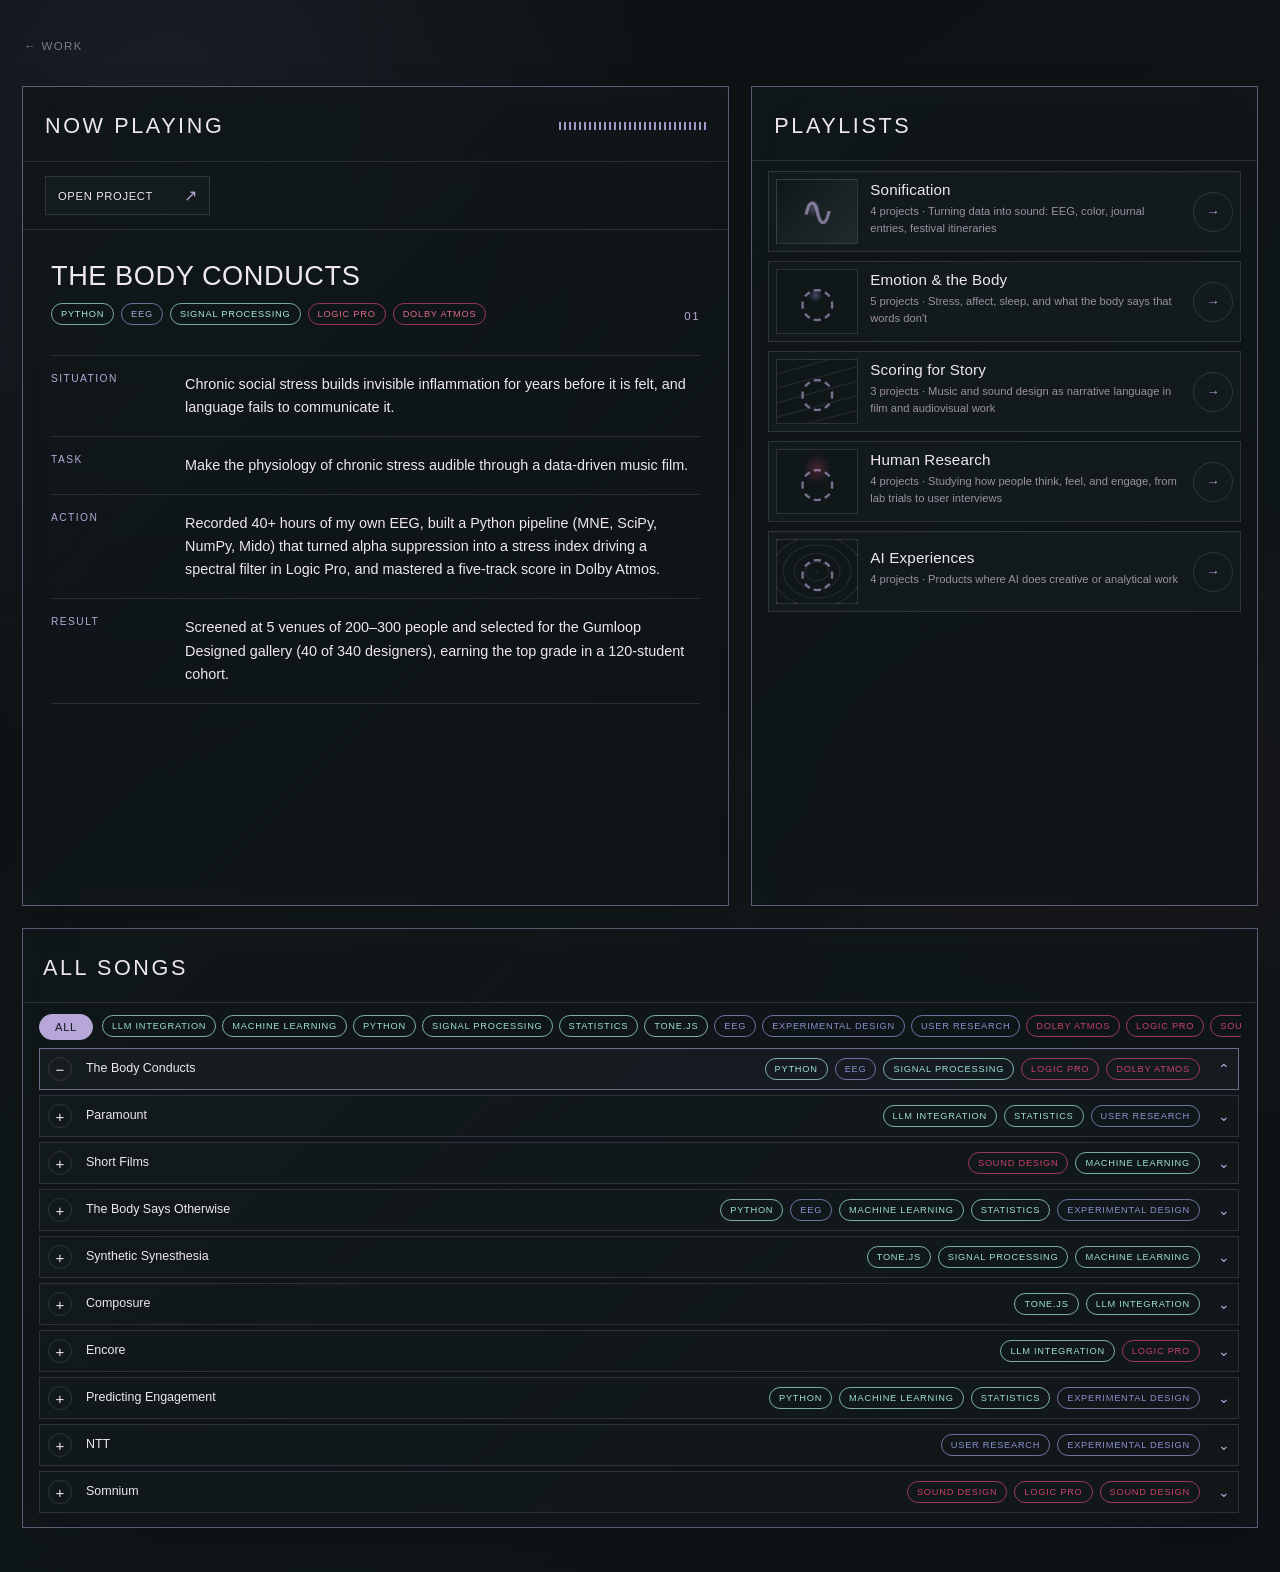
==== commit 91e5a74b: "Move Work out of Now Playing and match Playlists headings Put ← Work above the two aligned panels, s" ====
--- a/more/index.html
+++ b/more/index.html
@@ -8,13 +8,15 @@
   <link rel="stylesheet" href="styles.css" />
 </head>
 <body>
-  <a class="back-work" href="../index.html#work">← Work</a>
   <main class="shell">
+    <div class="page-chrome">
+      <a class="back-work" href="../index.html#work">← Work</a>
+    </div>
     <div class="top-grid">
       <!-- LEFT: PROJECT DEEP DIVE -->
       <section class="deep-dive panel" aria-label="Selected project">
         <header class="panel-header now-playing-header">
-          <div class="eyebrow">NOW PLAYING</div>
+          <h2>Now Playing</h2>
           <div class="waveform" aria-hidden="true">
             <span></span><span></span><span></span><span></span><span></span><span></span>
             <span></span><span></span><span></span><span></span><span></span><span></span>
@@ -56,10 +58,10 @@
         </div>
       </section>
 
-      <!-- RIGHT: FAVORITE COLLECTIONS -->
+      <!-- RIGHT: PLAYLISTS -->
       <aside class="collections panel">
           <header class="section-header">
-            <h2>COLLECTIONS</h2>
+            <h2>Playlists</h2>
           </header>
           <div class="collection-list" id="collectionList"></div>
       </aside>
@@ -68,7 +70,7 @@
     <!-- FULL-WIDTH PROJECT ARTIFACTS -->
     <section class="artifact-panel panel" id="artifact-panel">
           <header class="section-header artifact-header">
-            <h2>ALL PROJECT ARTIFACTS</h2>
+            <h2>All songs</h2>
           </header>
 
           <div class="filter-controls" aria-label="Project filters">
@@ -620,7 +622,7 @@
       }
 
       let filterLabel = '';
-      if (activeFilter === 'collection' && activeTag) filterLabel = `Collection: ${activeTag}`;
+      if (activeFilter === 'collection' && activeTag) filterLabel = `Playlist: ${activeTag}`;
       else if (activeKeywords.length) filterLabel = `Keywords: ${activeKeywords.join(' + ')}`;
       $('activeFilters').innerHTML = filterLabel
         ? `<span class="filter-note">${escapeHtml(filterLabel)} <button id="clearFilter">×</button></span>`
--- a/more/styles.css
+++ b/more/styles.css
@@ -34,12 +34,21 @@
 button{cursor:pointer}
 a{text-decoration:none}
 .back-work{
-  position:fixed;top:1.4rem;left:8vw;z-index:20;
+  position:static;
+  display:inline-flex;
+  align-items:center;
   font-size:.72rem;letter-spacing:.12em;text-transform:uppercase;
   color:var(--bone-dim);opacity:.8;transition:opacity .2s,color .2s
 }
 .back-work:hover{opacity:1;color:var(--bone)}
-.shell{width:min(1540px,calc(100% - 44px));margin:20px auto 44px}
+.shell{width:min(1540px,calc(100% - 44px));margin:28px auto 44px}
+.page-chrome{
+  display:flex;
+  align-items:center;
+  min-height:36px;
+  margin:0 0 22px;
+  padding:0 2px;
+}
 .top-grid{
   display:grid;
   grid-template-columns:minmax(0,1.34fr) minmax(460px,.96fr);
@@ -55,9 +64,15 @@
 }
 /* LEFT PROJECT VIEWER */
 .deep-dive{height:100%;display:flex;flex-direction:column;min-width:0}
-.panel-header{
+.panel-header,
+.section-header{
   display:flex;justify-content:space-between;align-items:center;
+  gap:20px;min-height:74px;
   padding:20px 22px 16px;border-bottom:1px solid var(--hair)
+}
+.now-playing-header h2,
+.section-header h2{
+  font-size:1.35rem;line-height:1.1;letter-spacing:.12em;text-transform:uppercase
 }
 .eyebrow{font-size:.72rem;letter-spacing:.32em;color:var(--bone-dim);text-transform:uppercase}
 .viewer-title{font-size:.72rem;letter-spacing:.08em;text-transform:uppercase;margin-top:8px;color:var(--bone)}
@@ -103,7 +118,6 @@
 .star-row p{margin:0;color:var(--bone);font-size:.9rem;line-height:1.6;max-width:850px}
 /* RIGHT COLUMN */
 .collections{height:100%;min-height:0;display:flex;flex-direction:column;overflow:hidden}
-.section-header{display:flex;justify-content:space-between;align-items:center;gap:20px;padding:20px 20px 14px;border-bottom:1px solid var(--hair)}
 .text-button{background:none;border:0;color:var(--bone-dim);font-size:.7rem;letter-spacing:.06em;text-transform:uppercase;white-space:nowrap}
 .text-button span{font-size:16px;margin-left:7px;color:var(--lav)}
 .collection-list{padding:0 16px 12px;overflow:auto}
@@ -181,7 +195,7 @@
 @media (max-width:700px){
   .shell{width:calc(100% - 20px);margin:10px auto 28px}
   .top-grid{gap:14px}
-  .panel-header{padding:15px}
+  .panel-header,.section-header{padding:15px 15px 14px}
   .star-block{padding:22px 15px}
   .link-strip{padding:10px 13px}
   .link-card{min-width:0;flex:1}
@@ -196,10 +210,9 @@
 
 /* NOW PLAYING waveform */
 .now-playing-header{
-  min-height:74px;
-  align-items:center;
-}
-.now-playing-header .eyebrow{
+  align-items:center;
+}
+.now-playing-header h2{
   color:var(--bone);
 }
 .waveform{
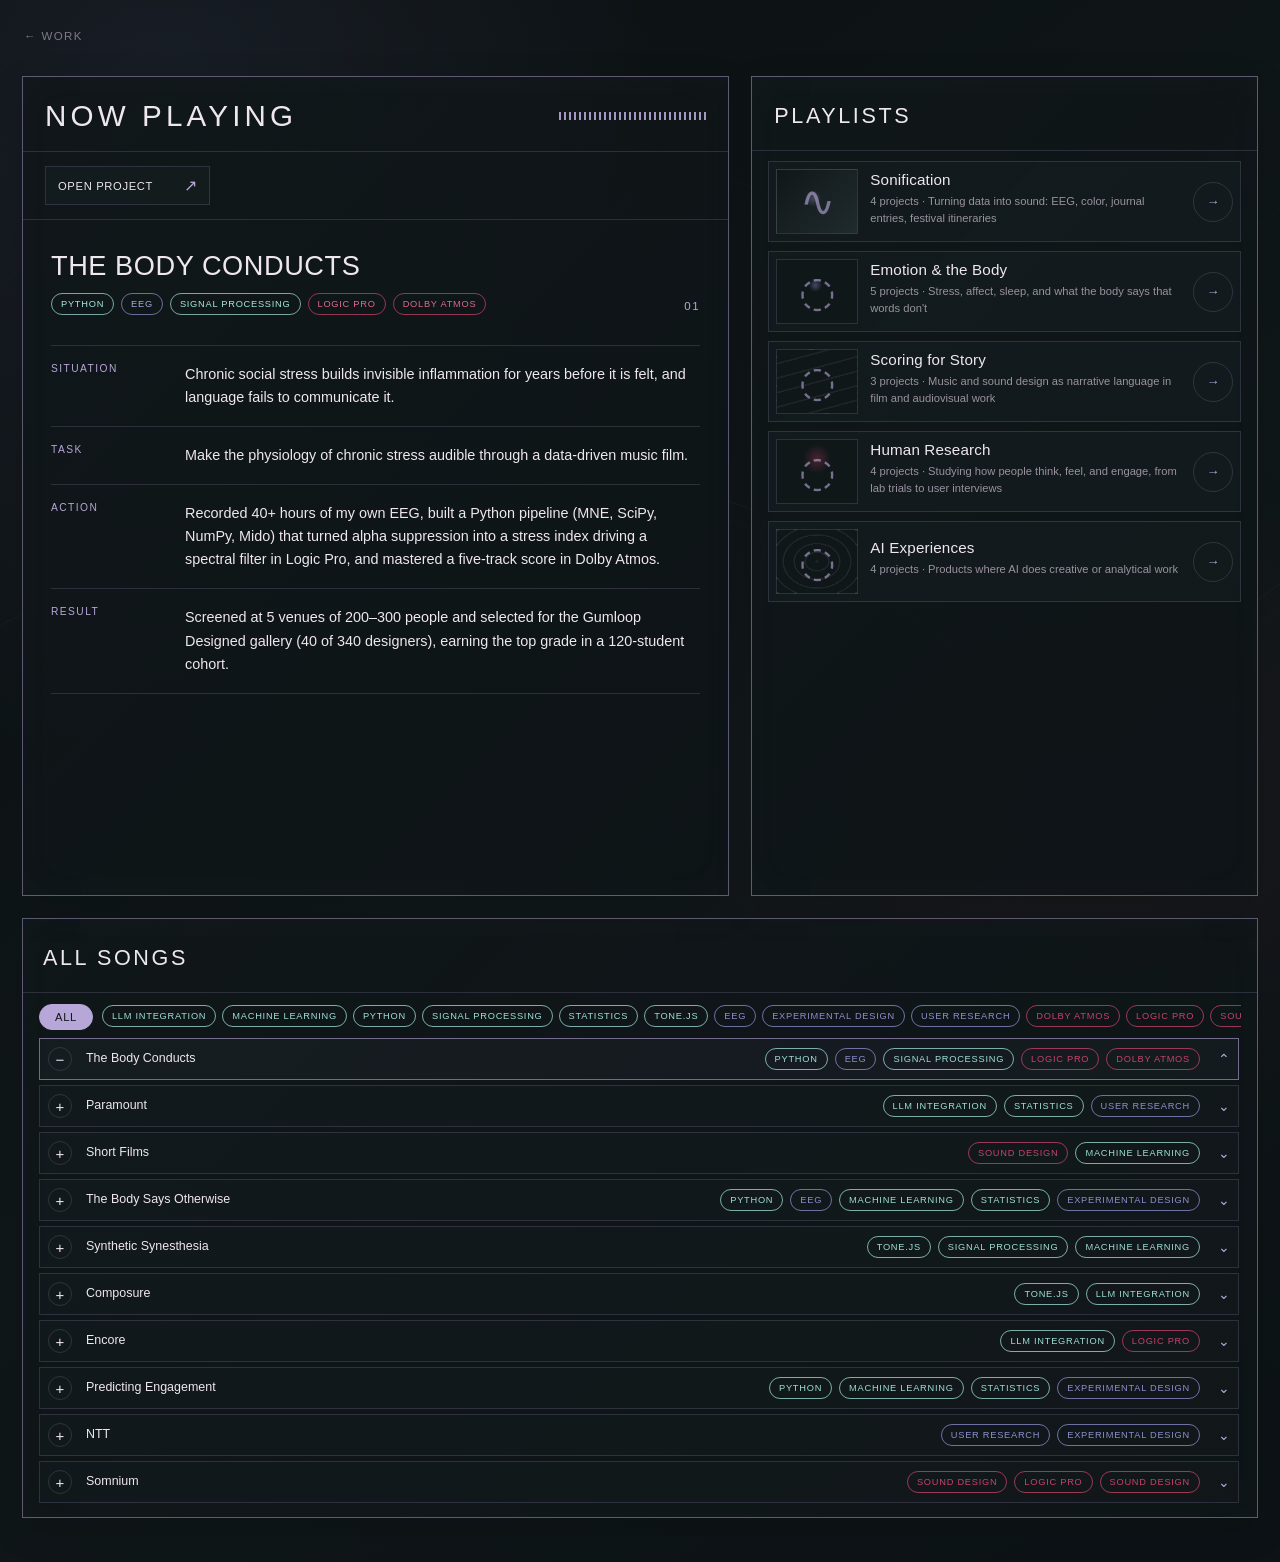
==== commit 1f50e949: "Pull Work into its own nav above the More panels Keep Now Playing and Playlists top-aligned as a pai" ====
--- a/more/index.html
+++ b/more/index.html
@@ -5,13 +5,13 @@
   <meta name="viewport" content="width=device-width, initial-scale=1" />
   <title>More — Chaeyeon Kim</title>
   <meta name="description" content="A living index of Chaeyeon Kim's projects, collections, research, sound, and experiments." />
-  <link rel="stylesheet" href="styles.css" />
+  <link rel="stylesheet" href="styles.css?v=more-nav-2" />
 </head>
 <body>
+  <nav class="more-nav" aria-label="Site">
+    <a class="back-work" href="../index.html#work">← Work</a>
+  </nav>
   <main class="shell">
-    <div class="page-chrome">
-      <a class="back-work" href="../index.html#work">← Work</a>
-    </div>
     <div class="top-grid">
       <!-- LEFT: PROJECT DEEP DIVE -->
       <section class="deep-dive panel" aria-label="Selected project">
--- a/more/styles.css
+++ b/more/styles.css
@@ -33,6 +33,16 @@
 button,a{font:inherit;color:inherit}
 button{cursor:pointer}
 a{text-decoration:none}
+.more-nav{
+  position:relative;
+  z-index:20;
+  display:flex;
+  align-items:center;
+  width:min(1540px,calc(100% - 44px));
+  margin:0 auto;
+  padding:22px 2px 8px;
+  min-height:58px;
+}
 .back-work{
   position:static;
   display:inline-flex;
@@ -41,14 +51,7 @@
   color:var(--bone-dim);opacity:.8;transition:opacity .2s,color .2s
 }
 .back-work:hover{opacity:1;color:var(--bone)}
-.shell{width:min(1540px,calc(100% - 44px));margin:28px auto 44px}
-.page-chrome{
-  display:flex;
-  align-items:center;
-  min-height:36px;
-  margin:0 0 22px;
-  padding:0 2px;
-}
+.shell{width:min(1540px,calc(100% - 44px));margin:18px auto 44px}
 .top-grid{
   display:grid;
   grid-template-columns:minmax(0,1.34fr) minmax(460px,.96fr);
@@ -70,9 +73,17 @@
   gap:20px;min-height:74px;
   padding:20px 22px 16px;border-bottom:1px solid var(--hair)
 }
-.now-playing-header h2,
 .section-header h2{
   font-size:1.35rem;line-height:1.1;letter-spacing:.12em;text-transform:uppercase
+}
+.now-playing-header h2{
+  margin:0;
+  font-size:1.85rem;
+  line-height:1;
+  letter-spacing:.14em;
+  text-transform:uppercase;
+  font-weight:500;
+  color:var(--bone);
 }
 .eyebrow{font-size:.72rem;letter-spacing:.32em;color:var(--bone-dim);text-transform:uppercase}
 .viewer-title{font-size:.72rem;letter-spacing:.08em;text-transform:uppercase;margin-top:8px;color:var(--bone)}
@@ -193,7 +204,9 @@
   .artifact-panel{min-height:520px}
 }
 @media (max-width:700px){
-  .shell{width:calc(100% - 20px);margin:10px auto 28px}
+  .more-nav,.shell{width:calc(100% - 20px)}
+  .more-nav{padding-top:16px}
+  .shell{margin:8px auto 28px}
   .top-grid{gap:14px}
   .panel-header,.section-header{padding:15px 15px 14px}
   .star-block{padding:22px 15px}
@@ -212,9 +225,6 @@
 .now-playing-header{
   align-items:center;
 }
-.now-playing-header h2{
-  color:var(--bone);
-}
 .waveform{
   height:38px;
   min-width:190px;
